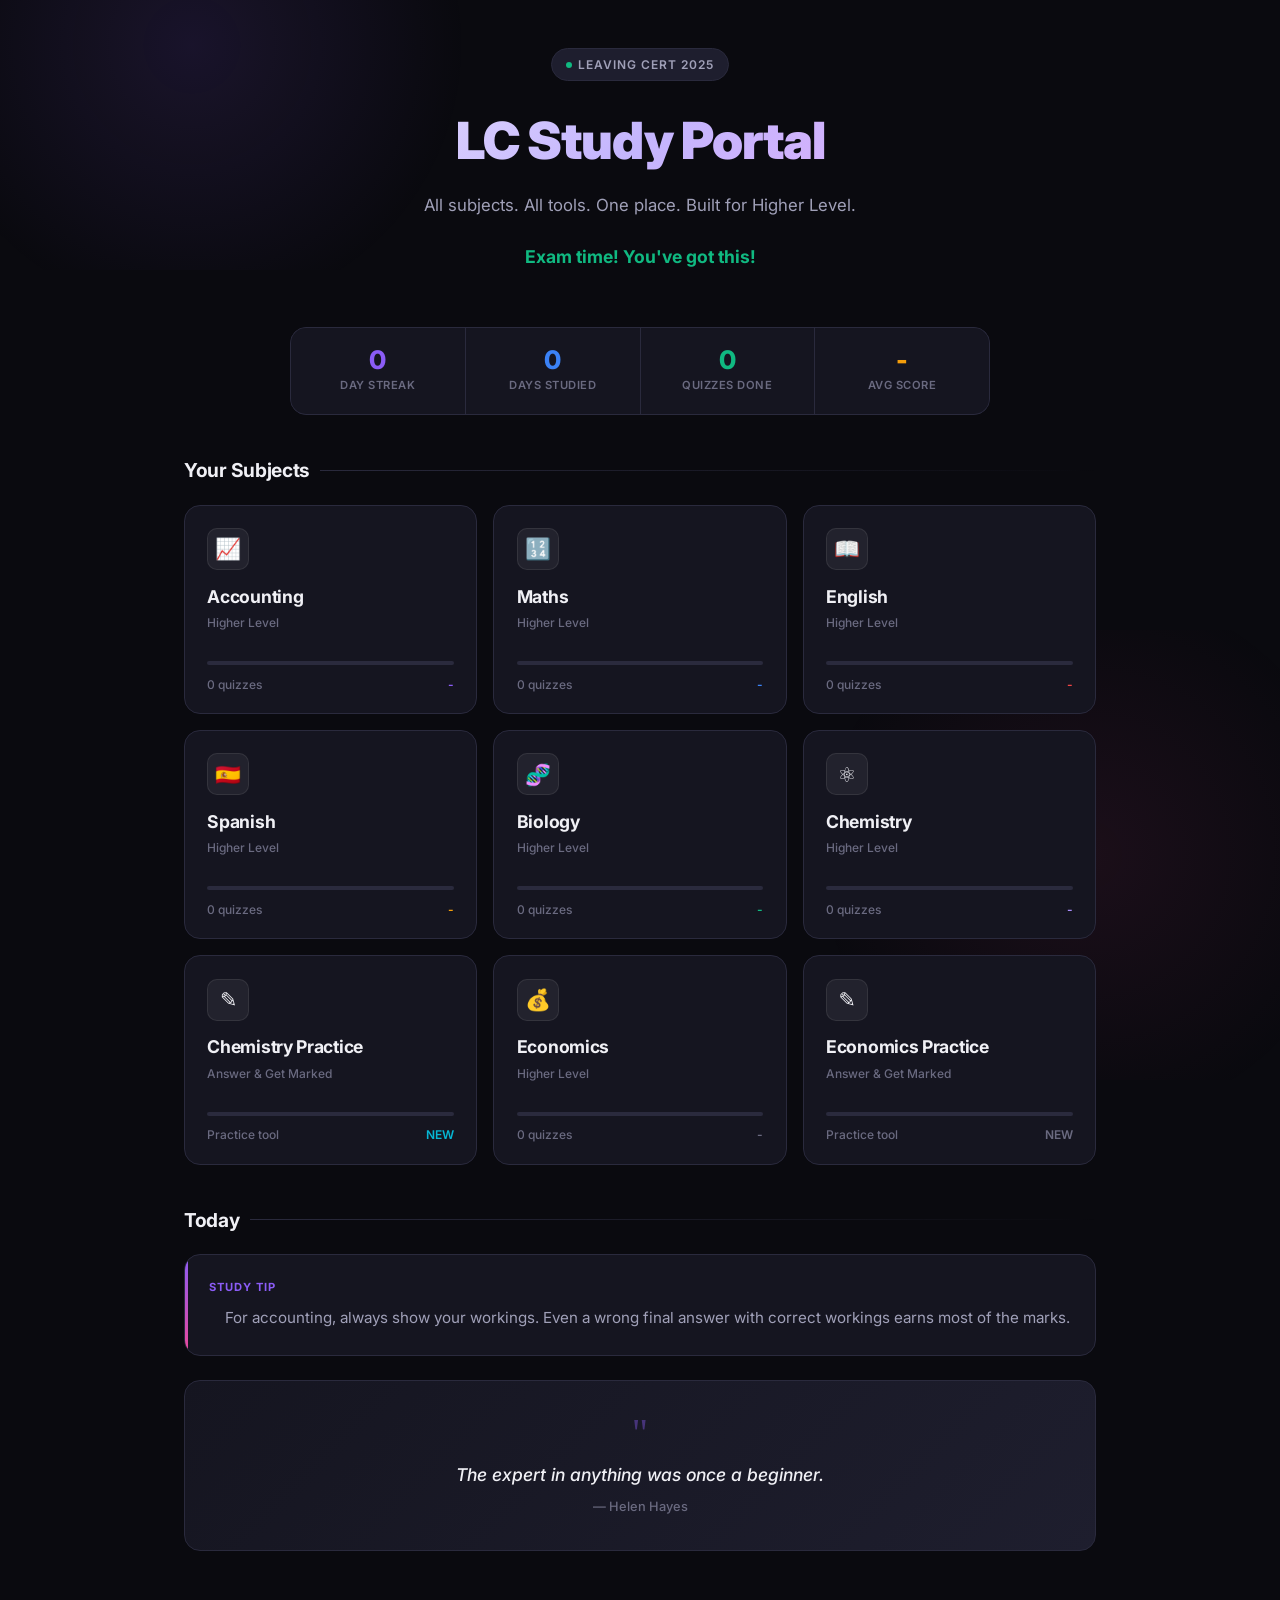
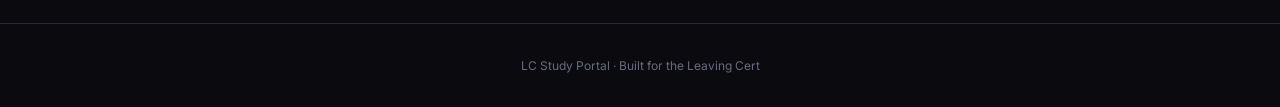
==== index.html @ 912e67fd "Add Chemistry Practice & Mark tool Chemistry already has 14 years of walkthrough data (309 entries)." ====
<!DOCTYPE html>
<html lang="en">
<head>
<meta charset="UTF-8">
<meta name="viewport" content="width=device-width, initial-scale=1.0">
<title>LC Study Portal - Leaving Certificate Higher Level</title>
<link rel="preconnect" href="https://fonts.googleapis.com">
<link href="https://fonts.googleapis.com/css2?family=Inter:wght@400;500;600;700;800;900&display=swap" rel="stylesheet">
<style>
*{margin:0;padding:0;box-sizing:border-box}
:root{
  --bg:#0a0a0f;--surface:#151520;--surface-2:#1e1e2e;--surface-3:#2a2a3d;
  --text:#f0f0f5;--text-mid:#a0a0b8;--text-dim:#6a6a80;
  --accent:#8b5cf6;--accent-glow:rgba(139,92,246,0.3);
  --green:#10b981;--blue:#3b82f6;--pink:#ec4899;--orange:#f59e0b;--red:#ef4444;--cyan:#06b6d4;--teal:#14b8a6;
  --radius:16px;--radius-sm:10px;
}
body{font-family:'Inter',system-ui,-apple-system,sans-serif;background:var(--bg);color:var(--text);line-height:1.6;min-height:100vh;overflow-x:hidden}

/* Animated gradient background */
.bg-glow{position:fixed;top:0;left:0;width:100%;height:100%;pointer-events:none;z-index:0}
.bg-glow::before{content:'';position:absolute;top:-20%;left:-10%;width:50%;height:50%;background:radial-gradient(circle,rgba(139,92,246,0.12) 0%,transparent 70%);animation:float 15s ease-in-out infinite}
.bg-glow::after{content:'';position:absolute;bottom:-20%;right:-10%;width:50%;height:50%;background:radial-gradient(circle,rgba(236,72,153,0.08) 0%,transparent 70%);animation:float 18s ease-in-out infinite reverse}
@keyframes float{0%,100%{transform:translate(0,0)}50%{transform:translate(40px,-30px)}}

.page{position:relative;z-index:1}

/* Hero */
.hero{padding:3rem 2rem 2rem;text-align:center;position:relative}
.hero-badge{display:inline-flex;align-items:center;gap:6px;background:var(--surface-2);border:1px solid var(--surface-3);color:var(--text-mid);padding:6px 14px;border-radius:99px;font-size:0.75rem;font-weight:600;text-transform:uppercase;letter-spacing:1px;margin-bottom:1.2rem}
.hero-badge .dot{width:6px;height:6px;border-radius:50%;background:var(--green);animation:pulse-dot 2s ease-in-out infinite}
@keyframes pulse-dot{0%,100%{opacity:1}50%{opacity:0.4}}
.hero h1{font-size:clamp(2rem,5vw,3.2rem);font-weight:900;letter-spacing:-1px;background:linear-gradient(135deg,#fff 0%,#c4b5fd 50%,#f0abfc 100%);-webkit-background-clip:text;-webkit-text-fill-color:transparent;background-clip:text;margin-bottom:0.6rem}
.hero p{font-size:1.05rem;color:var(--text-mid);max-width:480px;margin:0 auto 1.5rem}

/* Countdown */
.countdown-row{display:flex;gap:0.75rem;justify-content:center;margin:1.5rem 0;flex-wrap:wrap}
.cd-unit{background:var(--surface);border:1px solid var(--surface-3);border-radius:var(--radius-sm);padding:0.8rem 1.2rem;min-width:75px;text-align:center;backdrop-filter:blur(10px)}
.cd-unit .num{font-size:1.8rem;font-weight:800;background:linear-gradient(135deg,var(--accent),var(--pink));-webkit-background-clip:text;-webkit-text-fill-color:transparent;background-clip:text;line-height:1}
.cd-unit .lbl{font-size:0.65rem;color:var(--text-dim);text-transform:uppercase;letter-spacing:1px;font-weight:600;margin-top:4px}

/* Stats strip */
.stats-strip{display:grid;grid-template-columns:repeat(4,1fr);gap:1px;background:var(--surface-3);border-radius:var(--radius);overflow:hidden;max-width:700px;margin:0 auto 2.5rem;border:1px solid var(--surface-3)}
.ss-item{background:var(--surface);padding:1.2rem;text-align:center}
.ss-item .ss-val{font-size:1.6rem;font-weight:800;line-height:1}
.ss-item .ss-label{font-size:0.7rem;color:var(--text-dim);text-transform:uppercase;letter-spacing:0.5px;font-weight:600;margin-top:4px}
.ss-item:nth-child(1) .ss-val{color:var(--accent)}
.ss-item:nth-child(2) .ss-val{color:var(--blue)}
.ss-item:nth-child(3) .ss-val{color:var(--green)}
.ss-item:nth-child(4) .ss-val{color:var(--orange)}

/* Dashboard */
.dashboard{max-width:960px;margin:0 auto;padding:0 1.5rem 3rem}

/* Section headers */
.section-head{display:flex;align-items:center;gap:10px;margin-bottom:1.2rem}
.section-head h2{font-size:1.2rem;font-weight:700;letter-spacing:-0.3px}
.section-head .line{flex:1;height:1px;background:linear-gradient(90deg,var(--surface-3),transparent)}

/* Subject grid */
.subject-grid{display:grid;grid-template-columns:repeat(auto-fill,minmax(270px,1fr));gap:1rem;margin-bottom:2.5rem}
.subject-card{background:var(--surface);border:1px solid var(--surface-3);border-radius:var(--radius);overflow:hidden;text-decoration:none;color:var(--text);transition:all 0.3s cubic-bezier(0.4,0,0.2,1);position:relative}
.subject-card::before{content:'';position:absolute;inset:0;border-radius:var(--radius);opacity:0;transition:opacity 0.3s;pointer-events:none}
.subject-card:hover{transform:translateY(-4px);border-color:transparent}
.subject-card:hover::before{opacity:1}
.subject-card:nth-child(1){--card-color:#8b5cf6}.subject-card:nth-child(1)::before{background:linear-gradient(135deg,rgba(139,92,246,0.15),transparent)}
.subject-card:nth-child(1):hover{box-shadow:0 8px 30px rgba(139,92,246,0.2)}
.subject-card:nth-child(2){--card-color:#3b82f6}.subject-card:nth-child(2)::before{background:linear-gradient(135deg,rgba(59,130,246,0.15),transparent)}
.subject-card:nth-child(2):hover{box-shadow:0 8px 30px rgba(59,130,246,0.2)}
.subject-card:nth-child(3){--card-color:#ef4444}.subject-card:nth-child(3)::before{background:linear-gradient(135deg,rgba(239,68,68,0.15),transparent)}
.subject-card:nth-child(3):hover{box-shadow:0 8px 30px rgba(239,68,68,0.2)}
.subject-card:nth-child(4){--card-color:#f59e0b}.subject-card:nth-child(4)::before{background:linear-gradient(135deg,rgba(245,158,11,0.15),transparent)}
.subject-card:nth-child(4):hover{box-shadow:0 8px 30px rgba(245,158,11,0.2)}
.subject-card:nth-child(5){--card-color:#10b981}.subject-card:nth-child(5)::before{background:linear-gradient(135deg,rgba(16,185,129,0.15),transparent)}
.subject-card:nth-child(5):hover{box-shadow:0 8px 30px rgba(16,185,129,0.2)}
.subject-card:nth-child(6){--card-color:#a78bfa}.subject-card:nth-child(6)::before{background:linear-gradient(135deg,rgba(167,139,250,0.15),transparent)}
.subject-card:nth-child(6):hover{box-shadow:0 8px 30px rgba(167,139,250,0.2)}
.subject-card:nth-child(7){--card-color:#06b6d4}.subject-card:nth-child(7)::before{background:linear-gradient(135deg,rgba(6,182,212,0.15),transparent)}
.subject-card:nth-child(7):hover{box-shadow:0 8px 30px rgba(6,182,212,0.2)}

.sc-top{padding:1.4rem 1.4rem 1rem;position:relative;z-index:1}
.sc-icon{width:42px;height:42px;border-radius:10px;display:flex;align-items:center;justify-content:center;font-size:1.3rem;margin-bottom:0.8rem;background:rgba(255,255,255,0.06);border:1px solid rgba(255,255,255,0.08)}
.sc-name{font-size:1.1rem;font-weight:700;letter-spacing:-0.3px;margin-bottom:2px}
.sc-level{font-size:0.75rem;color:var(--text-dim);font-weight:500}

.sc-bottom{padding:0.8rem 1.4rem 1.2rem;position:relative;z-index:1}
.sc-progress{height:4px;background:var(--surface-3);border-radius:2px;overflow:hidden;margin-bottom:0.6rem}
.sc-progress-fill{height:100%;border-radius:2px;background:var(--card-color);transition:width 0.5s ease}
.sc-stats{display:flex;justify-content:space-between;font-size:0.75rem;color:var(--text-dim);font-weight:500}
.sc-stats span:last-child{color:var(--card-color);font-weight:600}

/* Tip card */
.tip-card{background:var(--surface);border:1px solid var(--surface-3);border-radius:var(--radius);padding:1.5rem;margin-bottom:1.5rem;position:relative;overflow:hidden}
.tip-card::before{content:'';position:absolute;top:0;left:0;width:3px;height:100%;background:linear-gradient(180deg,var(--accent),var(--pink))}
.tip-card .tip-label{font-size:0.7rem;text-transform:uppercase;letter-spacing:1px;color:var(--accent);font-weight:700;margin-bottom:0.5rem}
.tip-card p{color:var(--text-mid);font-size:0.95rem;line-height:1.7;padding-left:1rem}

/* Quote */
.quote-card{background:linear-gradient(135deg,var(--surface),var(--surface-2));border:1px solid var(--surface-3);border-radius:var(--radius);padding:2rem;text-align:center;margin-bottom:1.5rem}
.quote-card .quote-mark{font-size:2.5rem;line-height:1;color:var(--accent);opacity:0.4;font-family:Georgia,serif}
.quote-card blockquote{font-size:1.1rem;font-weight:500;font-style:italic;color:var(--text);margin:0.5rem 0;line-height:1.6}
.quote-card .quote-author{font-size:0.8rem;color:var(--text-dim);font-weight:500;margin-top:0.5rem}

/* Weak topics */
.weak-card{background:var(--surface);border:1px solid rgba(239,68,68,0.2);border-radius:var(--radius);padding:1.5rem;margin-bottom:1.5rem}
.weak-card h3{color:var(--red);font-size:0.95rem;font-weight:700;margin-bottom:0.3rem}
.weak-card .weak-sub{font-size:0.8rem;color:var(--text-dim);margin-bottom:1rem}
.weak-item{display:flex;align-items:center;justify-content:space-between;padding:0.6rem 0;border-bottom:1px solid var(--surface-3)}
.weak-item:last-child{border:none}
.weak-item .score{font-weight:700;color:var(--red);font-size:0.9rem}

/* Footer */
.footer{text-align:center;padding:2rem;color:var(--text-dim);font-size:0.75rem;border-top:1px solid var(--surface-3)}

/* Responsive */
@media(max-width:640px){
  .hero{padding:2rem 1.5rem 1.5rem}
  .stats-strip{grid-template-columns:repeat(2,1fr)}
  .subject-grid{grid-template-columns:1fr}
  .dashboard{padding:0 1rem 2rem}
  .cd-unit{min-width:65px;padding:0.6rem 0.8rem}
  .cd-unit .num{font-size:1.4rem}
}
</style>
</head>
<body>
<div class="bg-glow"></div>
<div class="page">

<!-- Hero -->
<div class="hero">
<div class="hero-badge"><span class="dot"></span> Leaving Cert 2025</div>
<h1>LC Study Portal</h1>
<p>All subjects. All tools. One place. Built for Higher Level.</p>
<div class="countdown-row" id="examCountdown"></div>
</div>

<!-- Stats -->
<div class="stats-strip">
<div class="ss-item">
<div class="ss-val" id="streakCount">0</div>
<div class="ss-label">Day Streak</div>
</div>
<div class="ss-item">
<div class="ss-val" id="totalDays">0</div>
<div class="ss-label">Days Studied</div>
</div>
<div class="ss-item">
<div class="ss-val" id="totalQuizzes">0</div>
<div class="ss-label">Quizzes Done</div>
</div>
<div class="ss-item">
<div class="ss-val" id="avgScore">-</div>
<div class="ss-label">Avg Score</div>
</div>
</div>

<div class="dashboard">

<!-- Subjects -->
<div class="section-head"><h2>Your Subjects</h2><div class="line"></div></div>
<div class="subject-grid" id="subjectGrid">

<a href="accounting.html" class="subject-card">
<div class="sc-top">
<div class="sc-icon">&#128200;</div>
<div class="sc-name">Accounting</div>
<div class="sc-level">Higher Level</div>
</div>
<div class="sc-bottom">
<div class="sc-progress"><div class="sc-progress-fill" style="width:0%" id="prog-accounting"></div></div>
<div class="sc-stats"><span id="stat-accounting-quizzes">0 quizzes</span><span id="stat-accounting-avg">-</span></div>
</div>
</a>

<a href="maths.html" class="subject-card">
<div class="sc-top">
<div class="sc-icon">&#128290;</div>
<div class="sc-name">Maths</div>
<div class="sc-level">Higher Level</div>
</div>
<div class="sc-bottom">
<div class="sc-progress"><div class="sc-progress-fill" style="width:0%" id="prog-maths"></div></div>
<div class="sc-stats"><span id="stat-maths-quizzes">0 quizzes</span><span id="stat-maths-avg">-</span></div>
</div>
</a>

<a href="english.html" class="subject-card">
<div class="sc-top">
<div class="sc-icon">&#128214;</div>
<div class="sc-name">English</div>
<div class="sc-level">Higher Level</div>
</div>
<div class="sc-bottom">
<div class="sc-progress"><div class="sc-progress-fill" style="width:0%" id="prog-english"></div></div>
<div class="sc-stats"><span id="stat-english-quizzes">0 quizzes</span><span id="stat-english-avg">-</span></div>
</div>
</a>

<a href="spanish.html" class="subject-card">
<div class="sc-top">
<div class="sc-icon">&#127466;&#127480;</div>
<div class="sc-name">Spanish</div>
<div class="sc-level">Higher Level</div>
</div>
<div class="sc-bottom">
<div class="sc-progress"><div class="sc-progress-fill" style="width:0%" id="prog-spanish"></div></div>
<div class="sc-stats"><span id="stat-spanish-quizzes">0 quizzes</span><span id="stat-spanish-avg">-</span></div>
</div>
</a>

<a href="biology.html" class="subject-card">
<div class="sc-top">
<div class="sc-icon">&#129516;</div>
<div class="sc-name">Biology</div>
<div class="sc-level">Higher Level</div>
</div>
<div class="sc-bottom">
<div class="sc-progress"><div class="sc-progress-fill" style="width:0%" id="prog-biology"></div></div>
<div class="sc-stats"><span id="stat-biology-quizzes">0 quizzes</span><span id="stat-biology-avg">-</span></div>
</div>
</a>

<a href="chemistry.html" class="subject-card">
<div class="sc-top">
<div class="sc-icon">&#9883;</div>
<div class="sc-name">Chemistry</div>
<div class="sc-level">Higher Level</div>
</div>
<div class="sc-bottom">
<div class="sc-progress"><div class="sc-progress-fill" style="width:0%" id="prog-chemistry"></div></div>
<div class="sc-stats"><span id="stat-chemistry-quizzes">0 quizzes</span><span id="stat-chemistry-avg">-</span></div>
</div>
</a>

<a href="chemistry-practice.html" class="subject-card">
<div class="sc-top">
<div class="sc-icon">&#9998;</div>
<div class="sc-name">Chemistry Practice</div>
<div class="sc-level">Answer &amp; Get Marked</div>
</div>
<div class="sc-bottom">
<div class="sc-progress"><div class="sc-progress-fill" style="width:0%" id="prog-chem-practice"></div></div>
<div class="sc-stats"><span>Practice tool</span><span style="color:var(--card-color);font-weight:600">NEW</span></div>
</div>
</a>

<a href="economics.html" class="subject-card">
<div class="sc-top">
<div class="sc-icon">&#128176;</div>
<div class="sc-name">Economics</div>
<div class="sc-level">Higher Level</div>
</div>
<div class="sc-bottom">
<div class="sc-progress"><div class="sc-progress-fill" style="width:0%" id="prog-economics"></div></div>
<div class="sc-stats"><span id="stat-economics-quizzes">0 quizzes</span><span id="stat-economics-avg">-</span></div>
</div>
</a>

<a href="economics-practice.html" class="subject-card">
<div class="sc-top">
<div class="sc-icon">&#9998;</div>
<div class="sc-name">Economics Practice</div>
<div class="sc-level">Answer &amp; Get Marked</div>
</div>
<div class="sc-bottom">
<div class="sc-progress"><div class="sc-progress-fill" style="width:0%" id="prog-econ-practice"></div></div>
<div class="sc-stats"><span>Practice tool</span><span style="color:var(--card-color);font-weight:600">NEW</span></div>
</div>
</a>

</div>

<!-- Tip -->
<div class="section-head"><h2>Today</h2><div class="line"></div></div>

<div class="tip-card">
<div class="tip-label">Study Tip</div>
<p id="tipText"></p>
</div>

<!-- Quote -->
<div class="quote-card">
<div class="quote-mark">"</div>
<blockquote id="quoteText"></blockquote>
<div class="quote-author" id="quoteAuthor"></div>
</div>

<!-- Weak Topics -->
<div class="weak-card" id="weakTopics" style="display:none">
<h3>Topics to Revisit</h3>
<div class="weak-sub">Quiz scores below 60%</div>
<div id="weakTopicsList"></div>
</div>

</div>

<div class="footer">LC Study Portal &middot; Built for the Leaving Cert</div>

</div>

<script src="js/shared.js"></script>
<script>
// Countdown - custom renderer for dark theme
(function(){
  const examDate = localStorage.getItem('lcs_exam_date') || '2025-06-04';
  const container = document.getElementById('examCountdown');
  function update(){
    const now = new Date(), target = new Date(examDate), diff = target - now;
    if(diff <= 0){container.innerHTML='<div style="color:var(--green);font-weight:700;font-size:1.1rem">Exam time! You\'ve got this!</div>';return}
    const days = Math.floor(diff/(1000*60*60*24));
    const hours = Math.floor((diff%(1000*60*60*24))/(1000*60*60));
    const mins = Math.floor((diff%(1000*60*60))/(1000*60));
    const weeks = Math.floor(days/7), rd = days%7;
    container.innerHTML=`
      <div class="cd-unit"><div class="num">${weeks}</div><div class="lbl">Weeks</div></div>
      <div class="cd-unit"><div class="num">${rd}</div><div class="lbl">Days</div></div>
      <div class="cd-unit"><div class="num">${hours}</div><div class="lbl">Hours</div></div>
      <div class="cd-unit"><div class="num">${mins}</div><div class="lbl">Mins</div></div>`;
  }
  update();setInterval(update,60000);
})();

// Dashboard stats
function loadDashboard(){
  const streak = LCS.getStreak();
  const totalDays = LCS.getTotalDays();
  const stats = LCS.getOverallStats();
  document.getElementById('streakCount').textContent = streak;
  document.getElementById('totalDays').textContent = totalDays;
  document.getElementById('totalQuizzes').textContent = stats.totalQuizzes;
  document.getElementById('avgScore').textContent = stats.totalQuizzes > 0 ? stats.avgScore + '%' : '-';
  Object.keys(stats.perSubject).forEach(s => {
    const d = stats.perSubject[s];
    const quizEl = document.getElementById('stat-' + s + '-quizzes');
    const avgEl = document.getElementById('stat-' + s + '-avg');
    const progEl = document.getElementById('prog-' + s);
    if(quizEl) quizEl.textContent = d.quizCount + ' quizzes';
    if(avgEl) avgEl.textContent = d.quizCount > 0 ? d.avgScore + '%' : '-';
    if(progEl) progEl.style.width = Math.min(d.topicsViewed * 10, 100) + '%';
  });
}

// Study tips
const tips = [
  "Active recall (testing yourself) is 3x more effective than re-reading notes. Use the Quiz tab in each subject!",
  "Study in 25-minute focused blocks (Pomodoro technique), then take a 5-minute break. After 4 blocks, take a longer break.",
  "Don't just read solutions - cover the answer and try to work through it yourself first. Then check.",
  "For accounting, always show your workings. Even a wrong final answer with correct workings earns most of the marks.",
  "Teach what you've learned to someone else. If you can explain it simply, you truly understand it.",
  "Start each study session with the topic you find hardest. Your focus is best at the start.",
  "Use flashcards for definitions and key terms. Biology and Economics are especially definition-heavy.",
  "For Maths, practice is everything. Do at least 3 past paper questions per topic before moving on.",
  "In English, have prepared material for each section of the paper. Don't go in hoping to improvise.",
  "For Spanish, practise writing opinion phrases every day. They come up in every essay and letter.",
  "Review your mistakes from quizzes - they show you exactly what to study next.",
  "The night before an exam, do a light review of key formulas and definitions. Don't cram new material.",
  "In the exam, read ALL questions before choosing which to answer. Spend 2-3 minutes planning.",
  "For Chemistry, make sure you know all mandatory experiments - they appear every year.",
  "Break large topics into small chunks. 'Study Biology' is overwhelming. 'Learn the stages of mitosis' is doable.",
];
document.getElementById('tipText').textContent = tips[Math.floor(Math.random() * tips.length)];

// Quotes
const quotes = [
  {text:"The expert in anything was once a beginner.",author:"Helen Hayes"},
  {text:"It does not matter how slowly you go as long as you do not stop.",author:"Confucius"},
  {text:"Success is the sum of small efforts, repeated day in and day out.",author:"Robert Collier"},
  {text:"The only way to do great work is to love what you do.",author:"Steve Jobs"},
  {text:"Believe you can and you're halfway there.",author:"Theodore Roosevelt"},
  {text:"Education is the passport to the future.",author:"Malcolm X"},
  {text:"You don't have to be great to start, but you have to start to be great.",author:"Zig Ziglar"},
  {text:"A little progress each day adds up to big results.",author:""},
  {text:"The pain of studying is temporary. The pain of not knowing is forever.",author:""},
  {text:"Push yourself, because no one else is going to do it for you.",author:""},
  {text:"Don't watch the clock; do what it does. Keep going.",author:"Sam Levenson"},
  {text:"Your future is created by what you do today, not tomorrow.",author:"Robert Kiyosaki"},
];
const q = quotes[Math.floor(Math.random() * quotes.length)];
document.getElementById('quoteText').textContent = q.text;
document.getElementById('quoteAuthor').textContent = q.author ? '— ' + q.author : '';

loadDashboard();
</script>
</body>
</html>
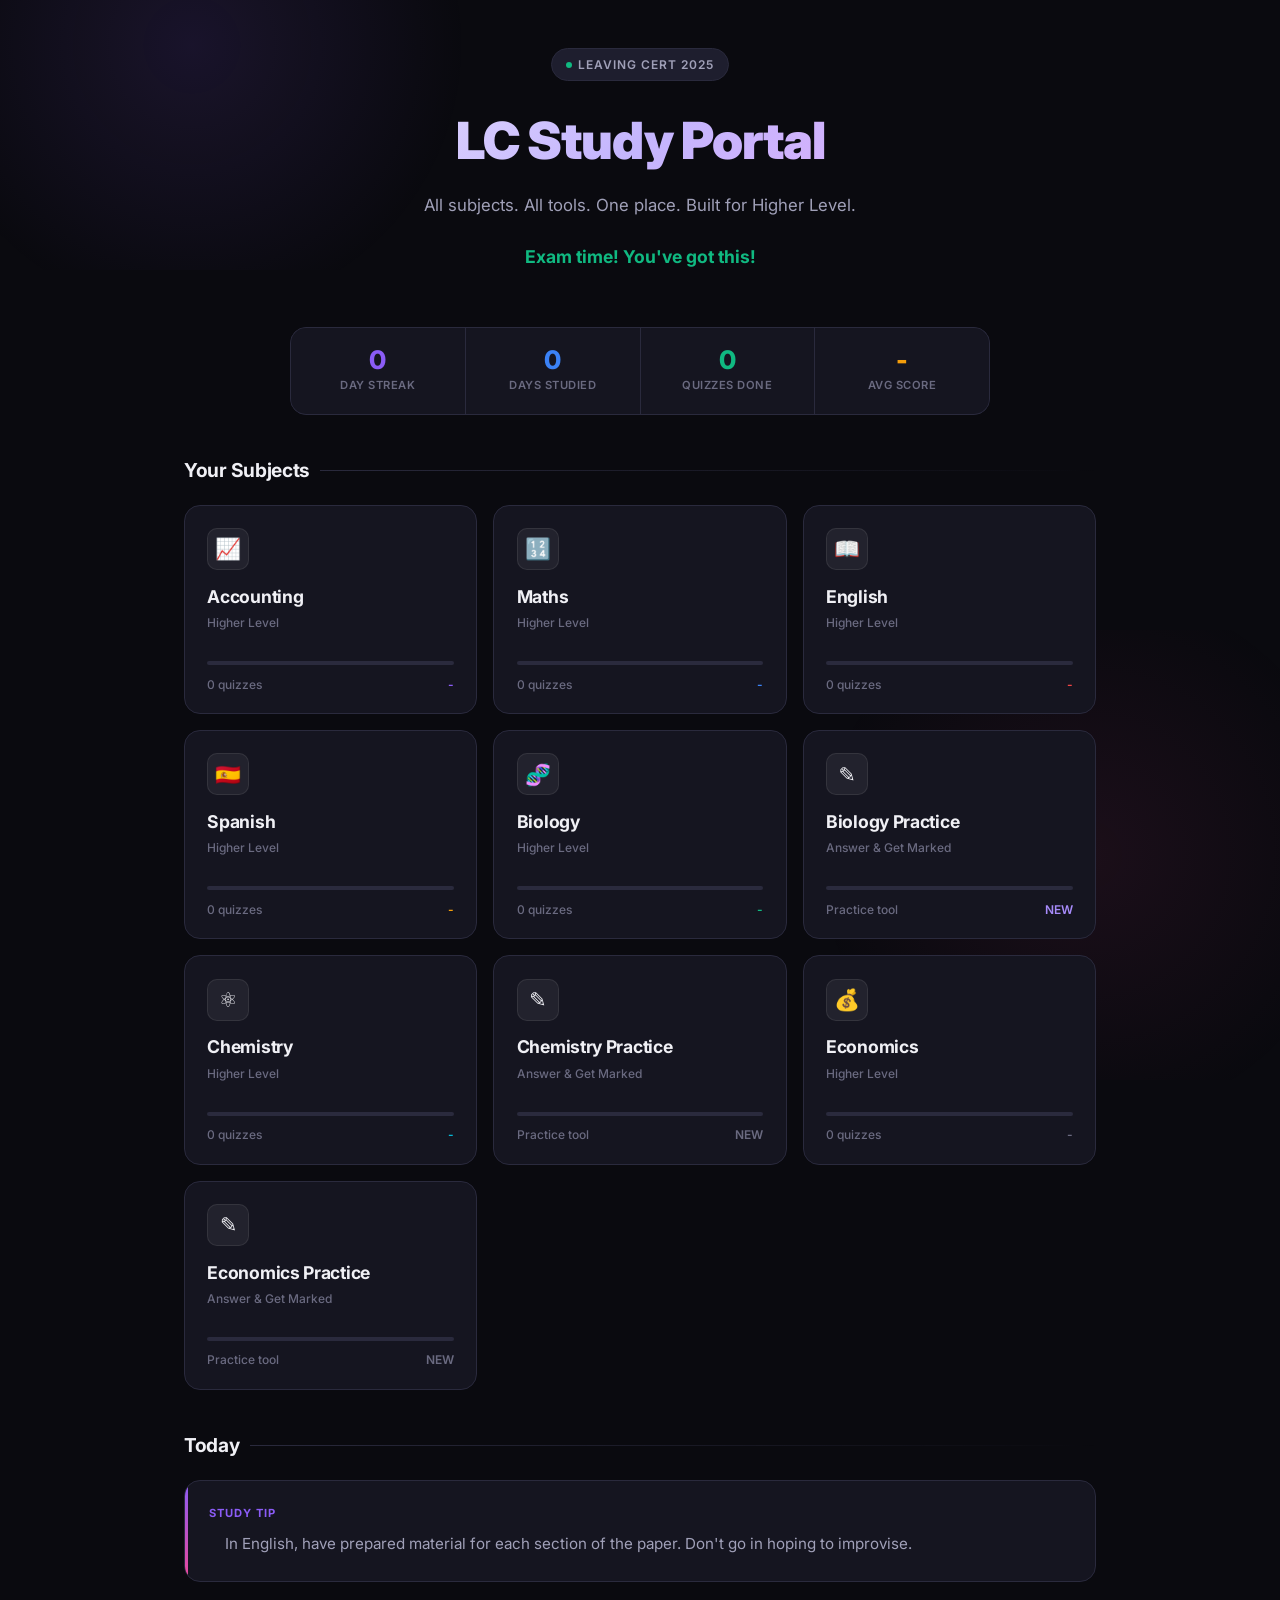
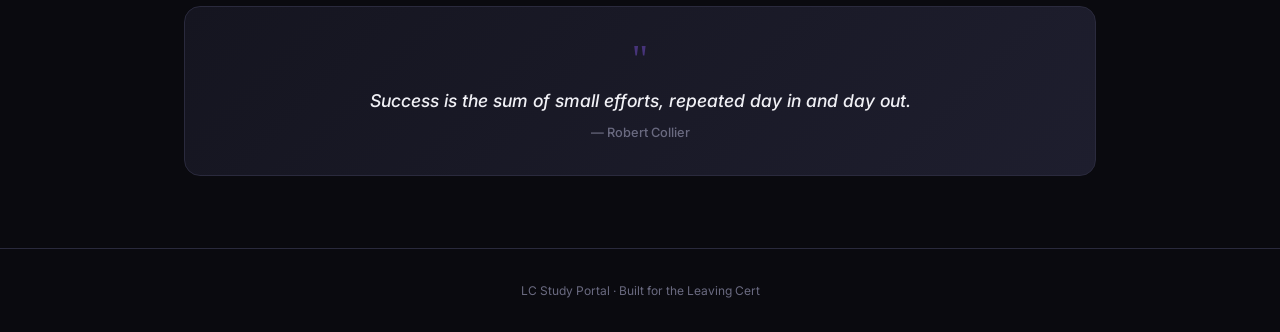
==== commit c44069de: "Add Biology Practice & Mark tool with 14 years of data Built clean walkthrough data for 2012-2025 (~" ====
--- a/index.html
+++ b/index.html
@@ -218,6 +218,18 @@
 <div class="sc-bottom">
 <div class="sc-progress"><div class="sc-progress-fill" style="width:0%" id="prog-biology"></div></div>
 <div class="sc-stats"><span id="stat-biology-quizzes">0 quizzes</span><span id="stat-biology-avg">-</span></div>
+</div>
+</a>
+
+<a href="biology-practice.html" class="subject-card">
+<div class="sc-top">
+<div class="sc-icon">&#9998;</div>
+<div class="sc-name">Biology Practice</div>
+<div class="sc-level">Answer &amp; Get Marked</div>
+</div>
+<div class="sc-bottom">
+<div class="sc-progress"><div class="sc-progress-fill" style="width:0%" id="prog-bio-practice"></div></div>
+<div class="sc-stats"><span>Practice tool</span><span style="color:var(--card-color);font-weight:600">NEW</span></div>
 </div>
 </a>
 
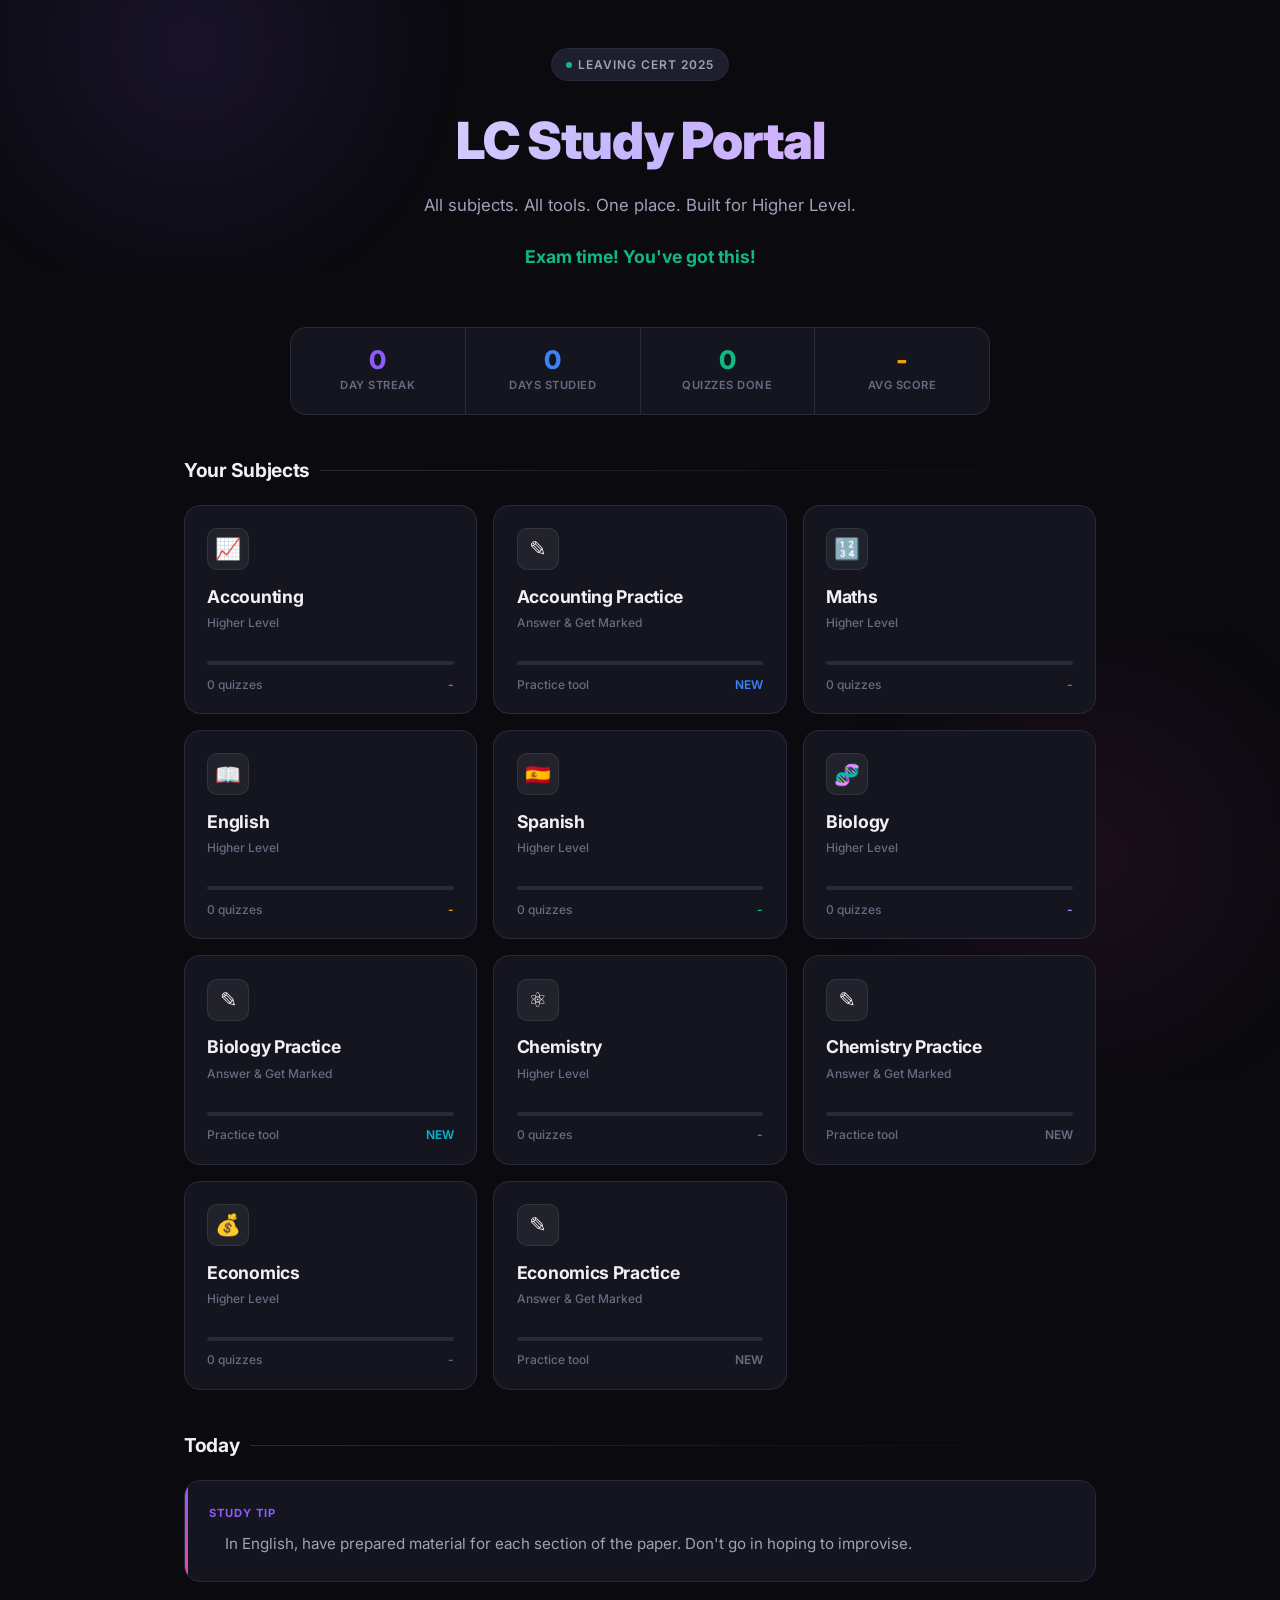
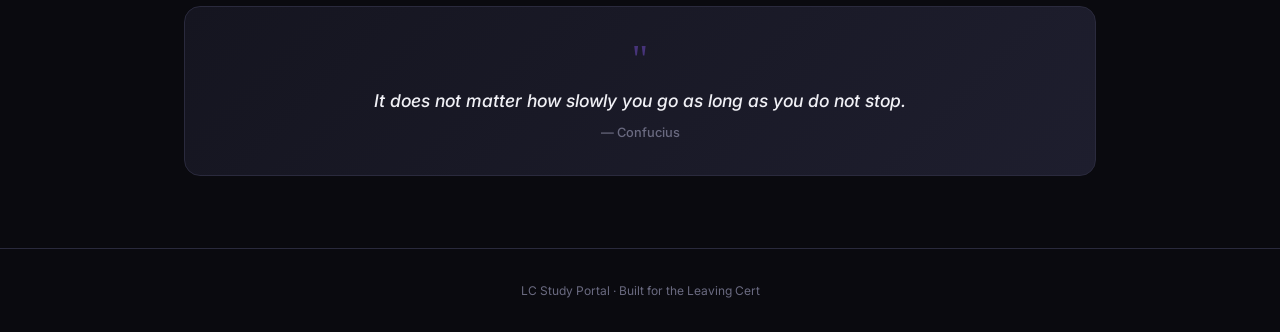
==== commit 9b3d33cf: "Add Accounting Practice & Mark tool with 14 years of data Built clean walkthrough data for 2012-2025" ====
--- a/index.html
+++ b/index.html
@@ -170,6 +170,18 @@
 <div class="sc-bottom">
 <div class="sc-progress"><div class="sc-progress-fill" style="width:0%" id="prog-accounting"></div></div>
 <div class="sc-stats"><span id="stat-accounting-quizzes">0 quizzes</span><span id="stat-accounting-avg">-</span></div>
+</div>
+</a>
+
+<a href="accounting-practice.html" class="subject-card">
+<div class="sc-top">
+<div class="sc-icon">&#9998;</div>
+<div class="sc-name">Accounting Practice</div>
+<div class="sc-level">Answer &amp; Get Marked</div>
+</div>
+<div class="sc-bottom">
+<div class="sc-progress"><div class="sc-progress-fill" style="width:0%" id="prog-acc-practice"></div></div>
+<div class="sc-stats"><span>Practice tool</span><span style="color:var(--card-color);font-weight:600">NEW</span></div>
 </div>
 </a>
 
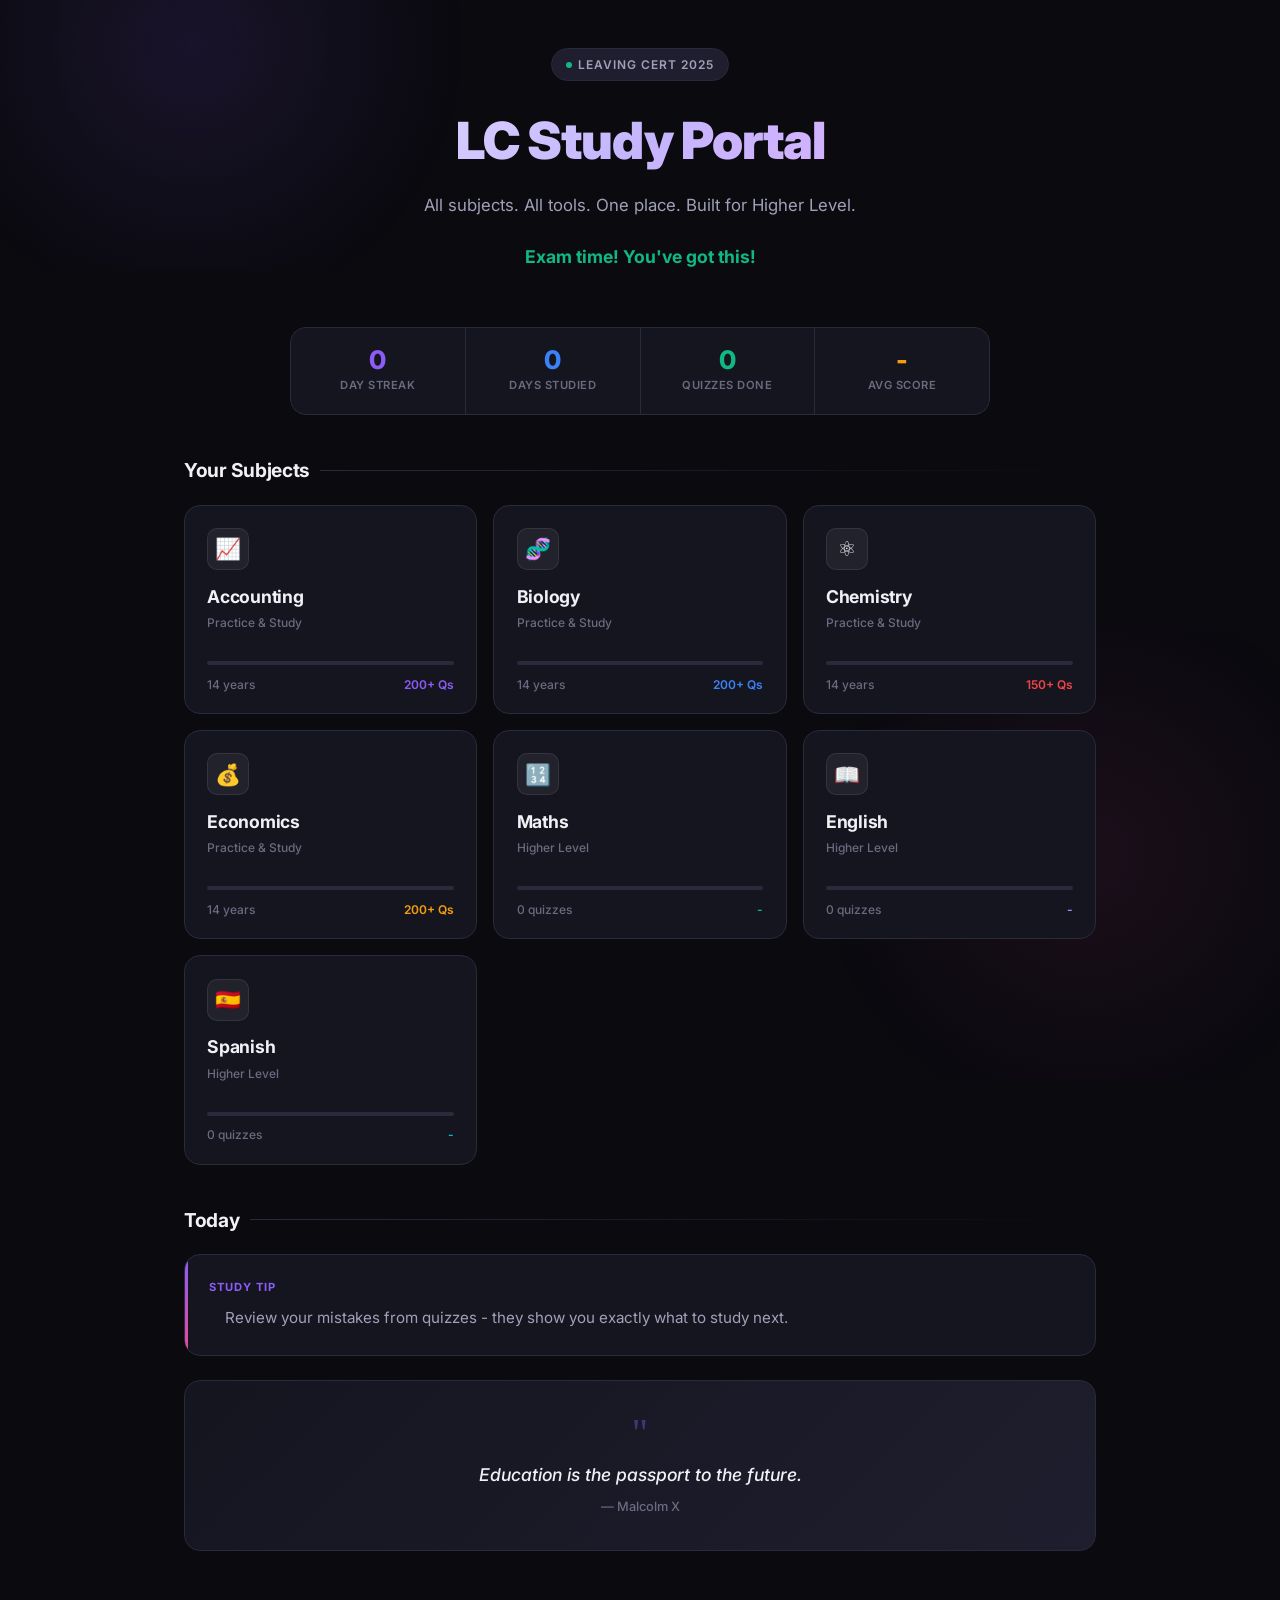
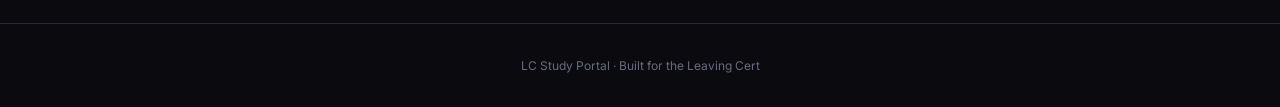
==== commit f3b78bf2: "Add premium features and clean up landing page New features across all practice pages: - Weak topics" ====
--- a/index.html
+++ b/index.html
@@ -161,27 +161,51 @@
 <div class="section-head"><h2>Your Subjects</h2><div class="line"></div></div>
 <div class="subject-grid" id="subjectGrid">
 
-<a href="accounting.html" class="subject-card">
+<a href="accounting-practice.html" class="subject-card">
 <div class="sc-top">
 <div class="sc-icon">&#128200;</div>
 <div class="sc-name">Accounting</div>
-<div class="sc-level">Higher Level</div>
+<div class="sc-level">Practice &amp; Study</div>
 </div>
 <div class="sc-bottom">
 <div class="sc-progress"><div class="sc-progress-fill" style="width:0%" id="prog-accounting"></div></div>
-<div class="sc-stats"><span id="stat-accounting-quizzes">0 quizzes</span><span id="stat-accounting-avg">-</span></div>
-</div>
-</a>
-
-<a href="accounting-practice.html" class="subject-card">
-<div class="sc-top">
-<div class="sc-icon">&#9998;</div>
-<div class="sc-name">Accounting Practice</div>
-<div class="sc-level">Answer &amp; Get Marked</div>
-</div>
-<div class="sc-bottom">
-<div class="sc-progress"><div class="sc-progress-fill" style="width:0%" id="prog-acc-practice"></div></div>
-<div class="sc-stats"><span>Practice tool</span><span style="color:var(--card-color);font-weight:600">NEW</span></div>
+<div class="sc-stats"><span>14 years</span><span style="color:var(--card-color);font-weight:600">200+ Qs</span></div>
+</div>
+</a>
+
+<a href="biology-practice.html" class="subject-card">
+<div class="sc-top">
+<div class="sc-icon">&#129516;</div>
+<div class="sc-name">Biology</div>
+<div class="sc-level">Practice &amp; Study</div>
+</div>
+<div class="sc-bottom">
+<div class="sc-progress"><div class="sc-progress-fill" style="width:0%" id="prog-biology"></div></div>
+<div class="sc-stats"><span>14 years</span><span style="color:var(--card-color);font-weight:600">200+ Qs</span></div>
+</div>
+</a>
+
+<a href="chemistry-practice.html" class="subject-card">
+<div class="sc-top">
+<div class="sc-icon">&#9883;</div>
+<div class="sc-name">Chemistry</div>
+<div class="sc-level">Practice &amp; Study</div>
+</div>
+<div class="sc-bottom">
+<div class="sc-progress"><div class="sc-progress-fill" style="width:0%" id="prog-chemistry"></div></div>
+<div class="sc-stats"><span>14 years</span><span style="color:var(--card-color);font-weight:600">150+ Qs</span></div>
+</div>
+</a>
+
+<a href="economics-practice.html" class="subject-card">
+<div class="sc-top">
+<div class="sc-icon">&#128176;</div>
+<div class="sc-name">Economics</div>
+<div class="sc-level">Practice &amp; Study</div>
+</div>
+<div class="sc-bottom">
+<div class="sc-progress"><div class="sc-progress-fill" style="width:0%" id="prog-economics"></div></div>
+<div class="sc-stats"><span>14 years</span><span style="color:var(--card-color);font-weight:600">200+ Qs</span></div>
 </div>
 </a>
 
@@ -218,78 +242,6 @@
 <div class="sc-bottom">
 <div class="sc-progress"><div class="sc-progress-fill" style="width:0%" id="prog-spanish"></div></div>
 <div class="sc-stats"><span id="stat-spanish-quizzes">0 quizzes</span><span id="stat-spanish-avg">-</span></div>
-</div>
-</a>
-
-<a href="biology.html" class="subject-card">
-<div class="sc-top">
-<div class="sc-icon">&#129516;</div>
-<div class="sc-name">Biology</div>
-<div class="sc-level">Higher Level</div>
-</div>
-<div class="sc-bottom">
-<div class="sc-progress"><div class="sc-progress-fill" style="width:0%" id="prog-biology"></div></div>
-<div class="sc-stats"><span id="stat-biology-quizzes">0 quizzes</span><span id="stat-biology-avg">-</span></div>
-</div>
-</a>
-
-<a href="biology-practice.html" class="subject-card">
-<div class="sc-top">
-<div class="sc-icon">&#9998;</div>
-<div class="sc-name">Biology Practice</div>
-<div class="sc-level">Answer &amp; Get Marked</div>
-</div>
-<div class="sc-bottom">
-<div class="sc-progress"><div class="sc-progress-fill" style="width:0%" id="prog-bio-practice"></div></div>
-<div class="sc-stats"><span>Practice tool</span><span style="color:var(--card-color);font-weight:600">NEW</span></div>
-</div>
-</a>
-
-<a href="chemistry.html" class="subject-card">
-<div class="sc-top">
-<div class="sc-icon">&#9883;</div>
-<div class="sc-name">Chemistry</div>
-<div class="sc-level">Higher Level</div>
-</div>
-<div class="sc-bottom">
-<div class="sc-progress"><div class="sc-progress-fill" style="width:0%" id="prog-chemistry"></div></div>
-<div class="sc-stats"><span id="stat-chemistry-quizzes">0 quizzes</span><span id="stat-chemistry-avg">-</span></div>
-</div>
-</a>
-
-<a href="chemistry-practice.html" class="subject-card">
-<div class="sc-top">
-<div class="sc-icon">&#9998;</div>
-<div class="sc-name">Chemistry Practice</div>
-<div class="sc-level">Answer &amp; Get Marked</div>
-</div>
-<div class="sc-bottom">
-<div class="sc-progress"><div class="sc-progress-fill" style="width:0%" id="prog-chem-practice"></div></div>
-<div class="sc-stats"><span>Practice tool</span><span style="color:var(--card-color);font-weight:600">NEW</span></div>
-</div>
-</a>
-
-<a href="economics.html" class="subject-card">
-<div class="sc-top">
-<div class="sc-icon">&#128176;</div>
-<div class="sc-name">Economics</div>
-<div class="sc-level">Higher Level</div>
-</div>
-<div class="sc-bottom">
-<div class="sc-progress"><div class="sc-progress-fill" style="width:0%" id="prog-economics"></div></div>
-<div class="sc-stats"><span id="stat-economics-quizzes">0 quizzes</span><span id="stat-economics-avg">-</span></div>
-</div>
-</a>
-
-<a href="economics-practice.html" class="subject-card">
-<div class="sc-top">
-<div class="sc-icon">&#9998;</div>
-<div class="sc-name">Economics Practice</div>
-<div class="sc-level">Answer &amp; Get Marked</div>
-</div>
-<div class="sc-bottom">
-<div class="sc-progress"><div class="sc-progress-fill" style="width:0%" id="prog-econ-practice"></div></div>
-<div class="sc-stats"><span>Practice tool</span><span style="color:var(--card-color);font-weight:600">NEW</span></div>
 </div>
 </a>
 
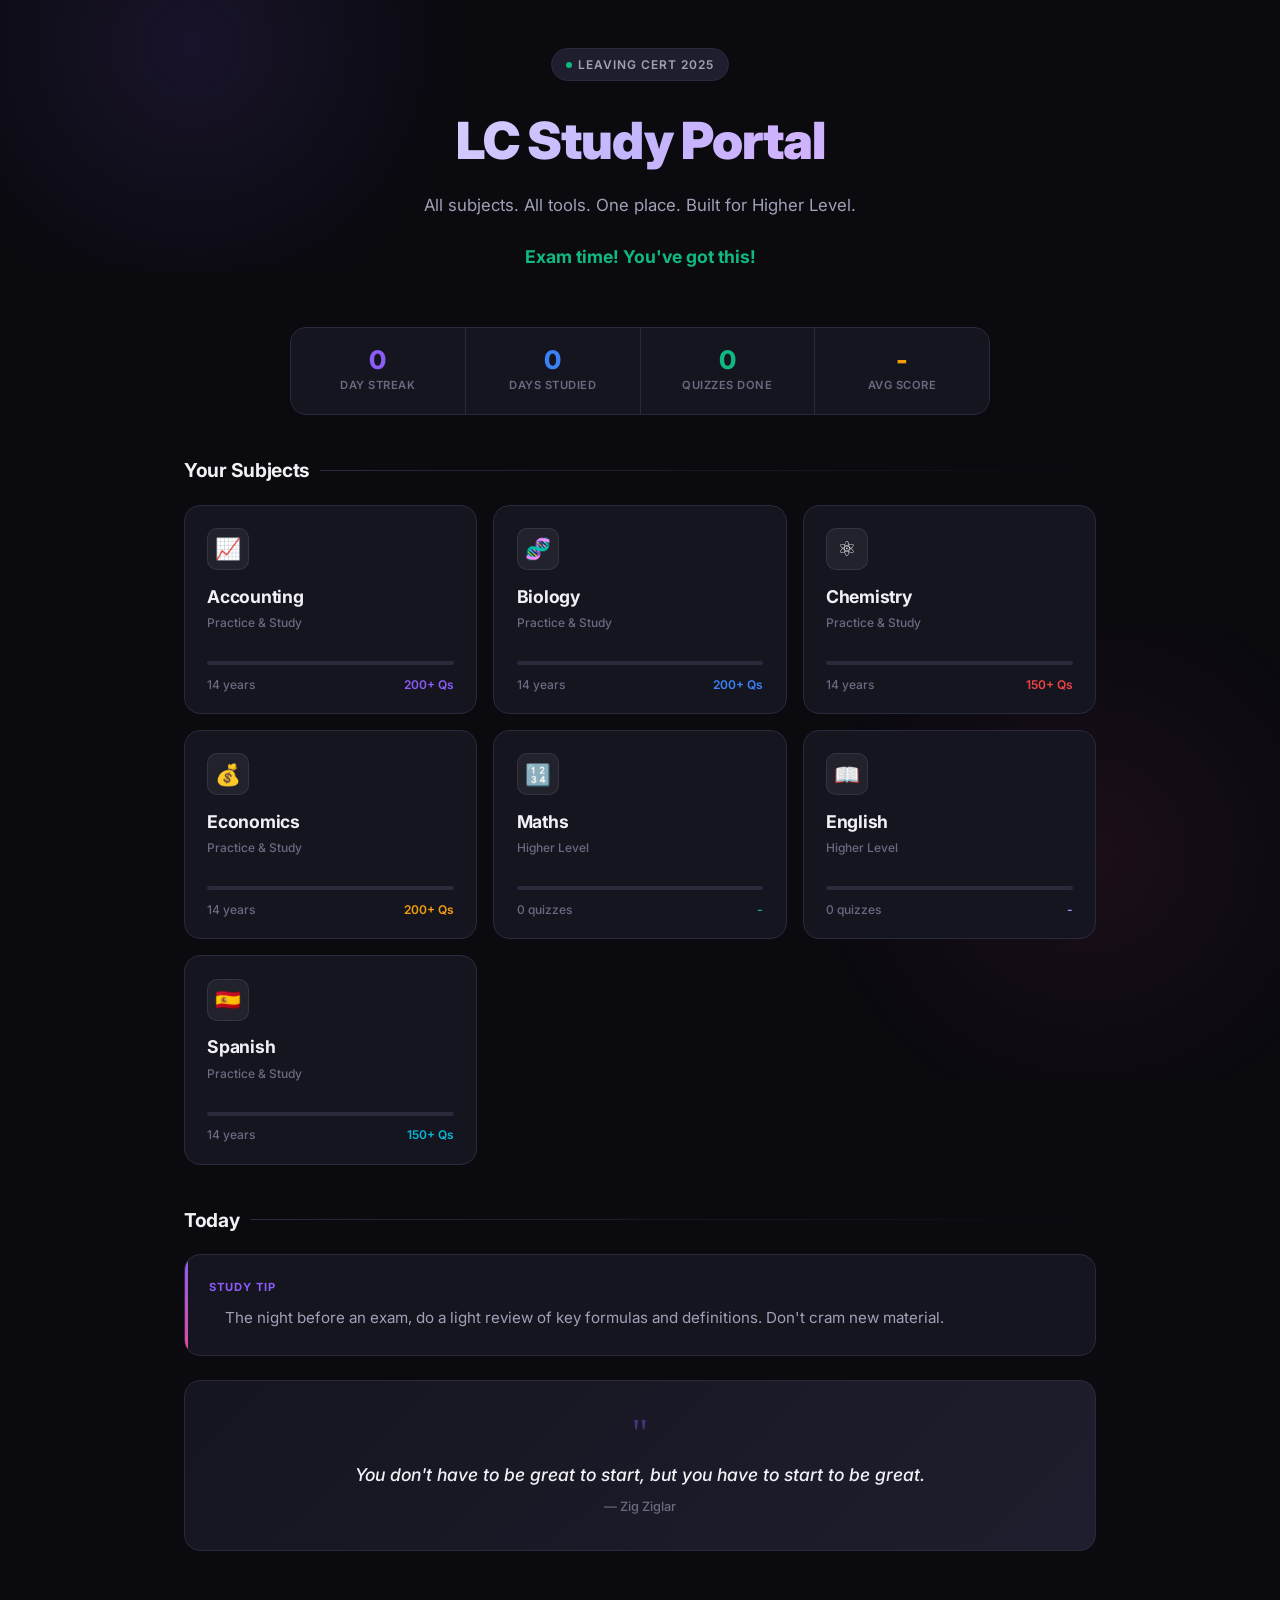
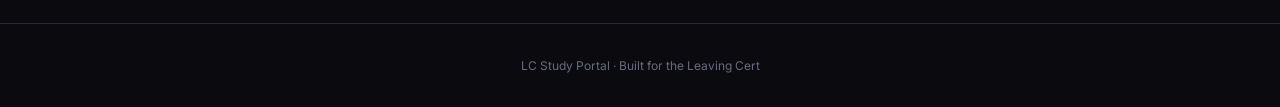
==== commit 64061640: "Add Spanish Practice & Mark tool with 14 years of data Full rebuild of Spanish walkthroughs 2012-202" ====
--- a/index.html
+++ b/index.html
@@ -233,15 +233,15 @@
 </div>
 </a>
 
-<a href="spanish.html" class="subject-card">
+<a href="spanish-practice.html" class="subject-card">
 <div class="sc-top">
 <div class="sc-icon">&#127466;&#127480;</div>
 <div class="sc-name">Spanish</div>
-<div class="sc-level">Higher Level</div>
+<div class="sc-level">Practice &amp; Study</div>
 </div>
 <div class="sc-bottom">
 <div class="sc-progress"><div class="sc-progress-fill" style="width:0%" id="prog-spanish"></div></div>
-<div class="sc-stats"><span id="stat-spanish-quizzes">0 quizzes</span><span id="stat-spanish-avg">-</span></div>
+<div class="sc-stats"><span>14 years</span><span style="color:var(--card-color);font-weight:600">150+ Qs</span></div>
 </div>
 </a>
 
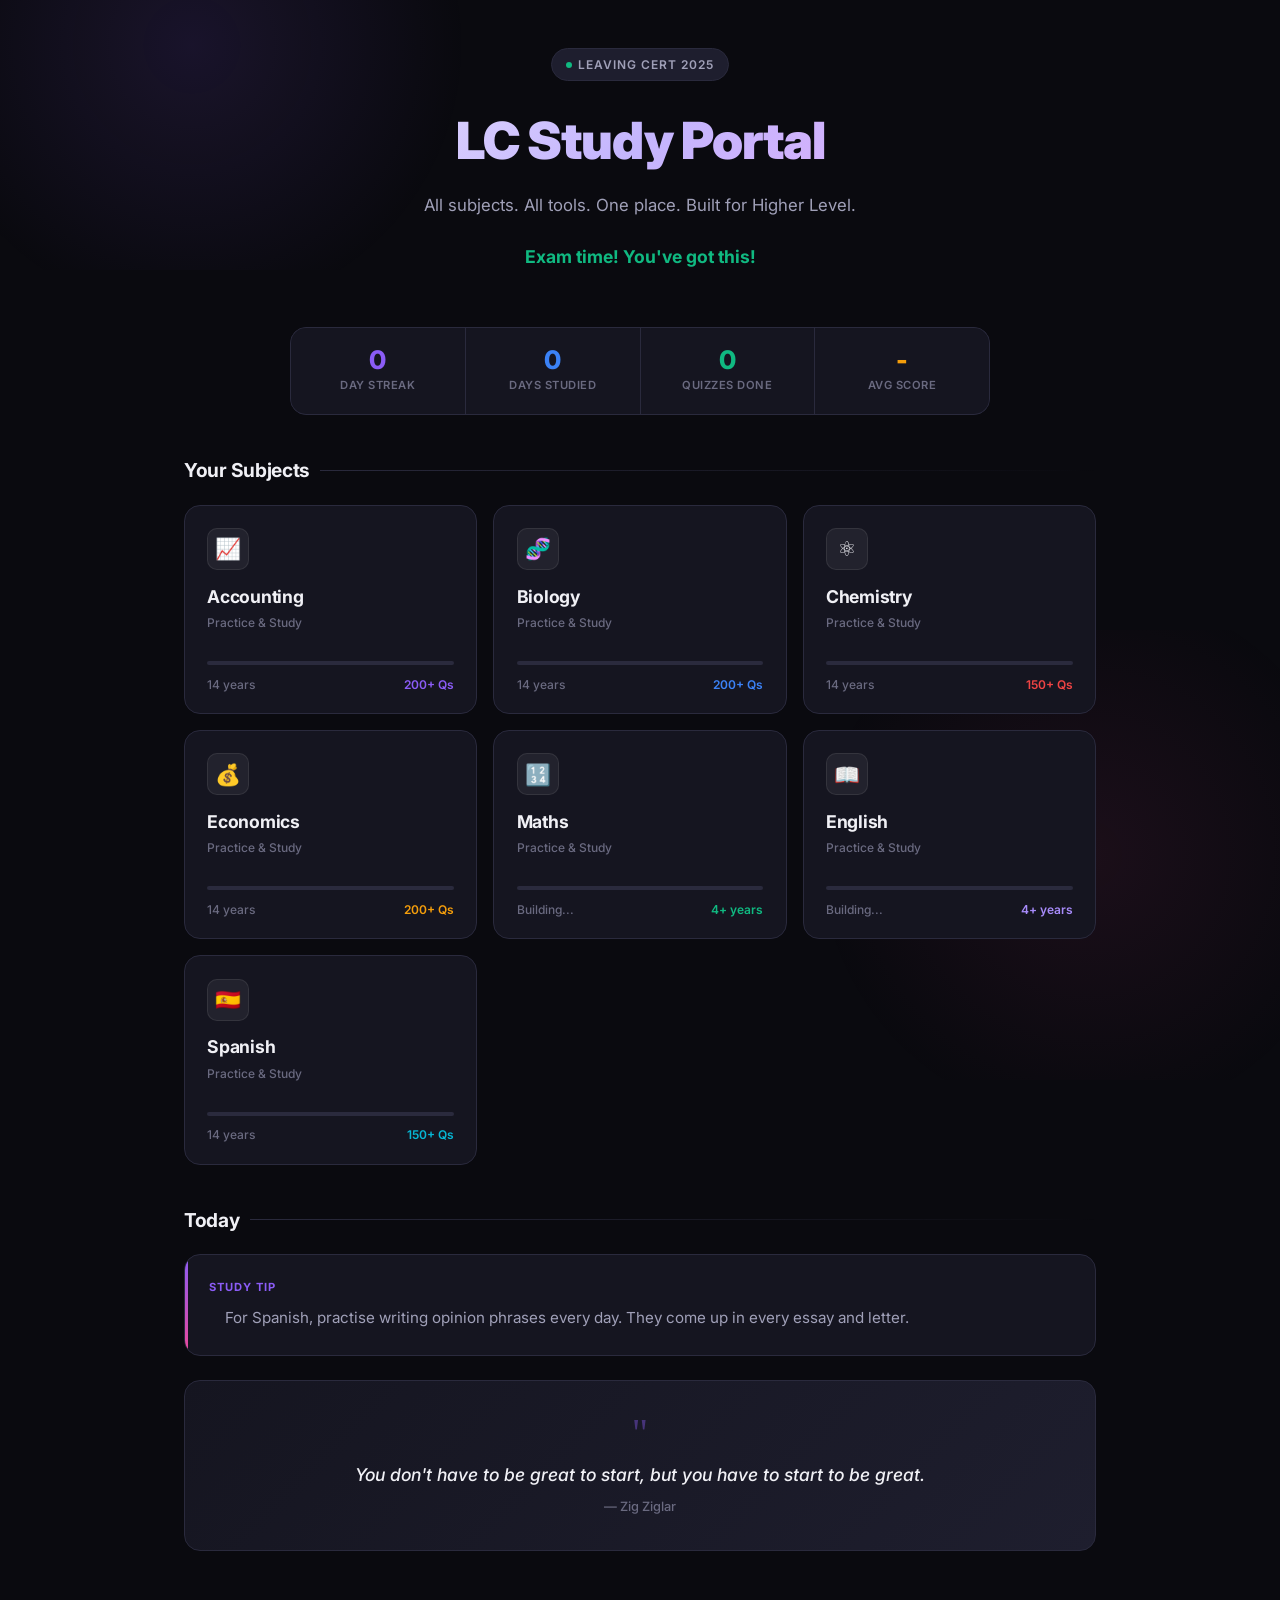
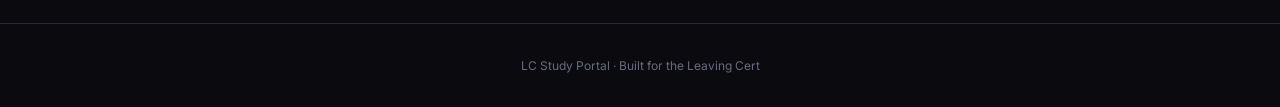
==== commit 7ae32cf7: "Add English, Maths, Spanish practice pages + study guides Spanish: complete (14 years). English: 202" ====
--- a/index.html
+++ b/index.html
@@ -209,27 +209,27 @@
 </div>
 </a>
 
-<a href="maths.html" class="subject-card">
+<a href="maths-practice.html" class="subject-card">
 <div class="sc-top">
 <div class="sc-icon">&#128290;</div>
 <div class="sc-name">Maths</div>
-<div class="sc-level">Higher Level</div>
+<div class="sc-level">Practice &amp; Study</div>
 </div>
 <div class="sc-bottom">
 <div class="sc-progress"><div class="sc-progress-fill" style="width:0%" id="prog-maths"></div></div>
-<div class="sc-stats"><span id="stat-maths-quizzes">0 quizzes</span><span id="stat-maths-avg">-</span></div>
-</div>
-</a>
-
-<a href="english.html" class="subject-card">
+<div class="sc-stats"><span>Building...</span><span style="color:var(--card-color);font-weight:600">4+ years</span></div>
+</div>
+</a>
+
+<a href="english-practice.html" class="subject-card">
 <div class="sc-top">
 <div class="sc-icon">&#128214;</div>
 <div class="sc-name">English</div>
-<div class="sc-level">Higher Level</div>
+<div class="sc-level">Practice &amp; Study</div>
 </div>
 <div class="sc-bottom">
 <div class="sc-progress"><div class="sc-progress-fill" style="width:0%" id="prog-english"></div></div>
-<div class="sc-stats"><span id="stat-english-quizzes">0 quizzes</span><span id="stat-english-avg">-</span></div>
+<div class="sc-stats"><span>Building...</span><span style="color:var(--card-color);font-weight:600">4+ years</span></div>
 </div>
 </a>
 
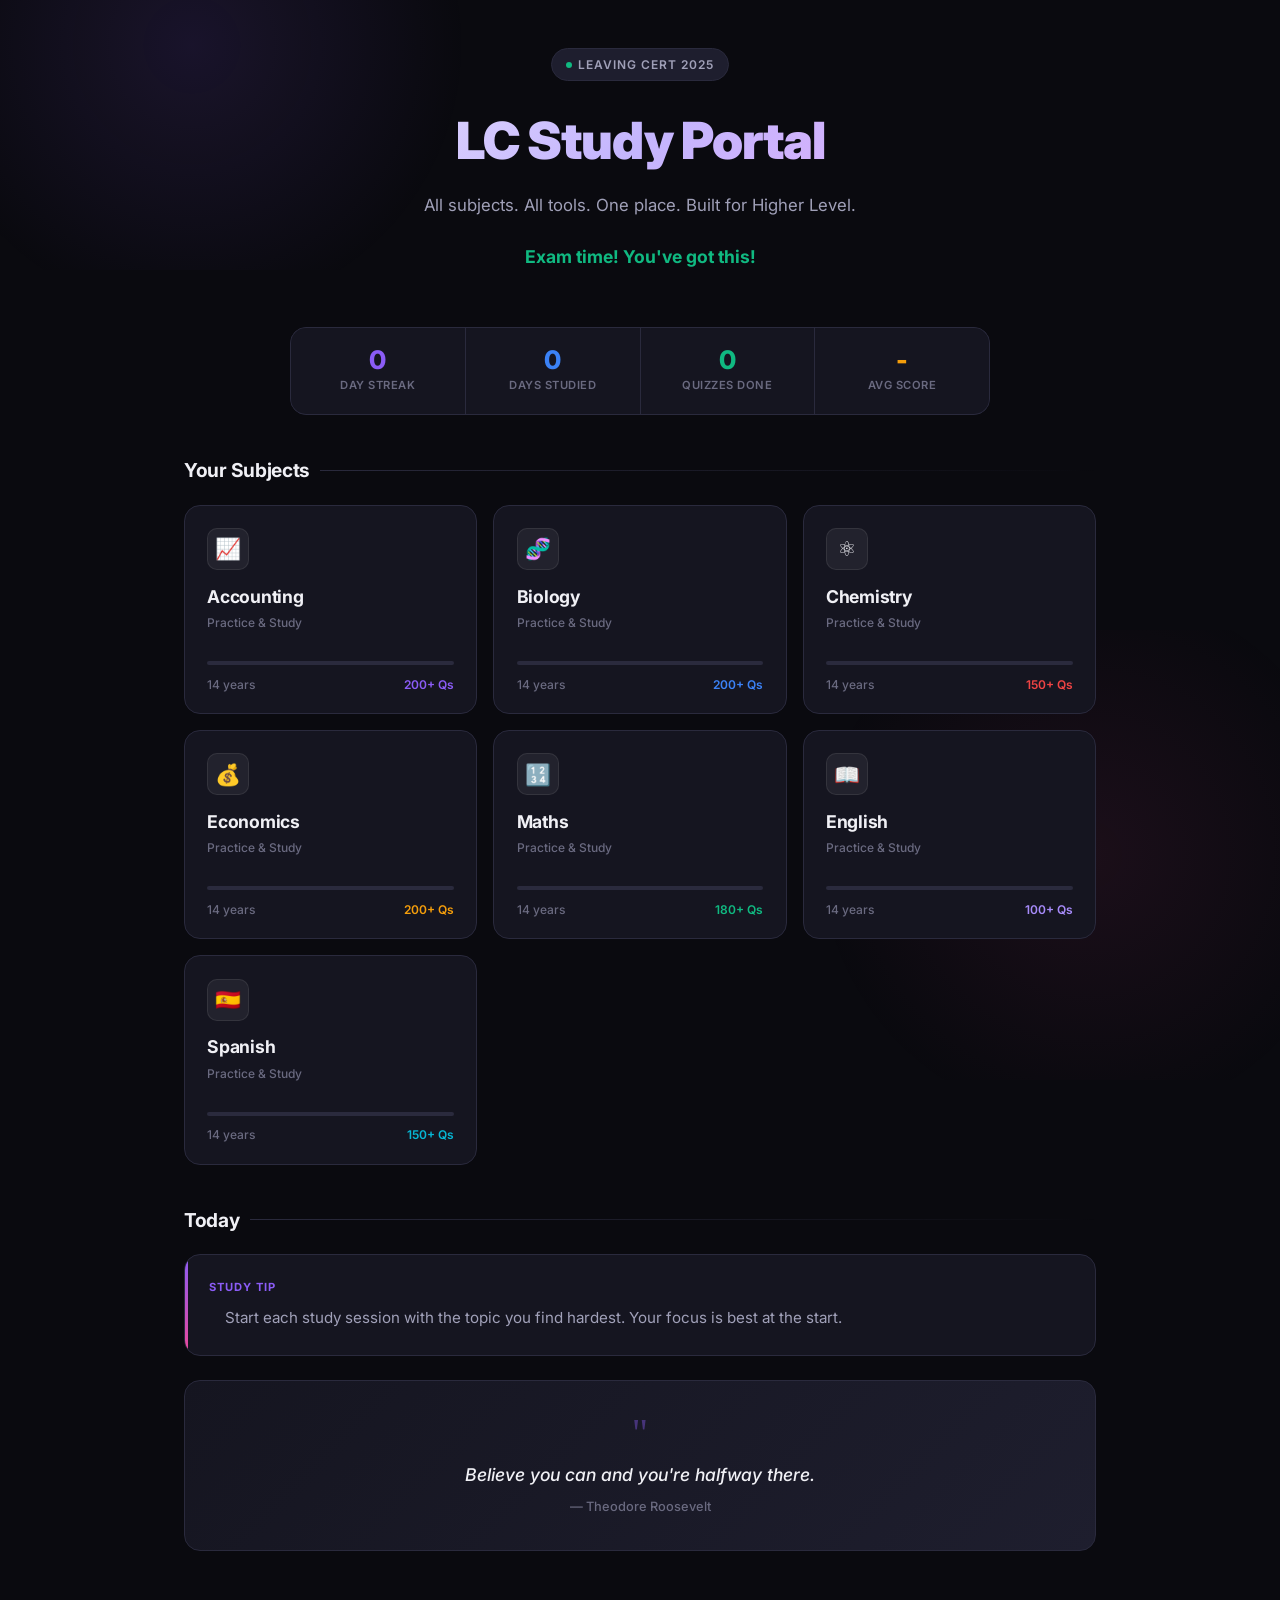
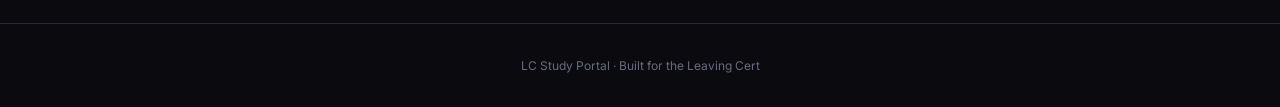
==== commit 90d548d2: "Complete Maths walkthrough data — 14 years (2012-2025) 180+ questions across Paper 1 and Paper 2 wit" ====
--- a/index.html
+++ b/index.html
@@ -217,7 +217,7 @@
 </div>
 <div class="sc-bottom">
 <div class="sc-progress"><div class="sc-progress-fill" style="width:0%" id="prog-maths"></div></div>
-<div class="sc-stats"><span>Building...</span><span style="color:var(--card-color);font-weight:600">4+ years</span></div>
+<div class="sc-stats"><span>14 years</span><span style="color:var(--card-color);font-weight:600">180+ Qs</span></div>
 </div>
 </a>
 
@@ -229,7 +229,7 @@
 </div>
 <div class="sc-bottom">
 <div class="sc-progress"><div class="sc-progress-fill" style="width:0%" id="prog-english"></div></div>
-<div class="sc-stats"><span>Building...</span><span style="color:var(--card-color);font-weight:600">4+ years</span></div>
+<div class="sc-stats"><span>14 years</span><span style="color:var(--card-color);font-weight:600">100+ Qs</span></div>
 </div>
 </a>
 
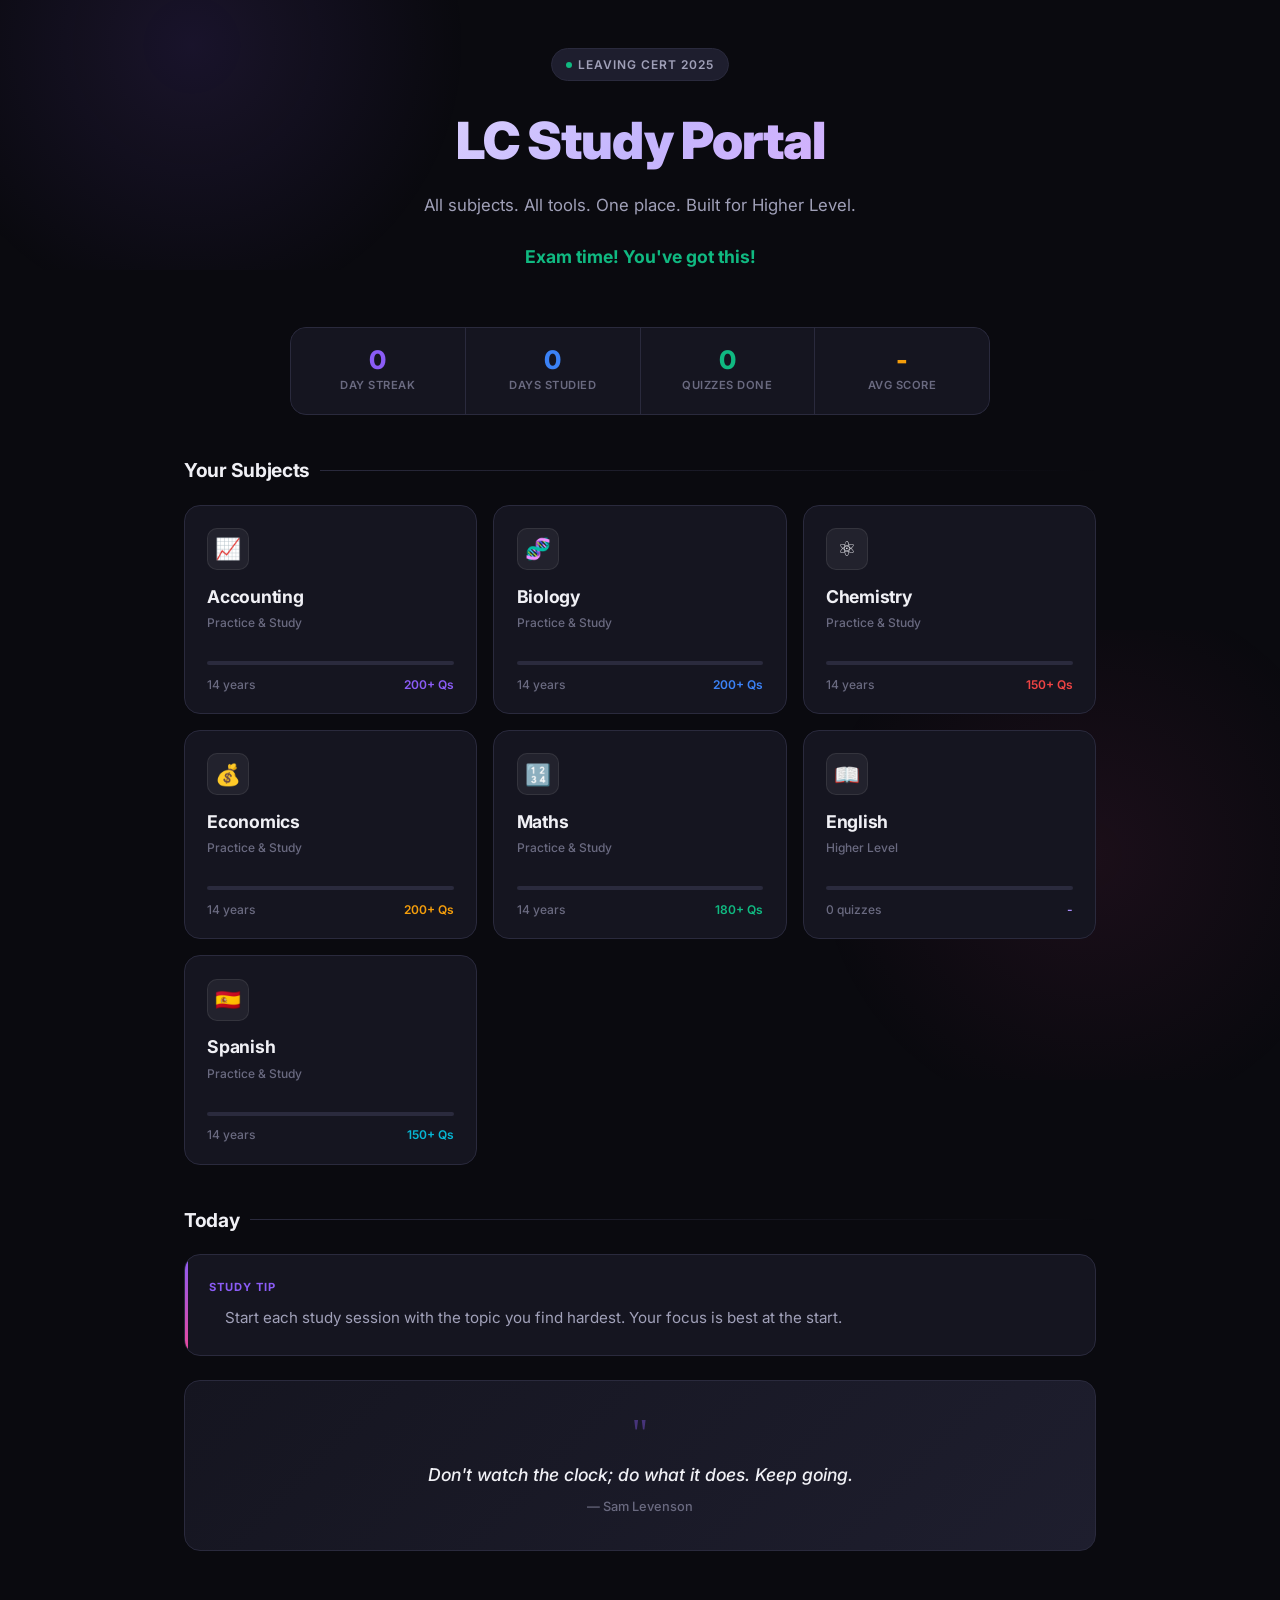
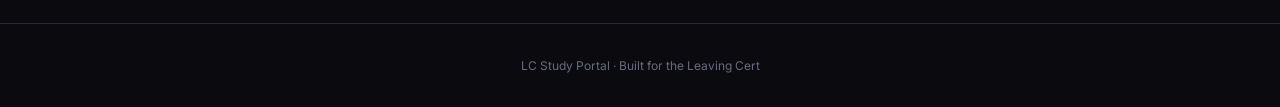
==== commit 3f2d779d: "Remove English practice (needs text passages), fix Maths 2025 English comprehension questions requir" ====
--- a/index.html
+++ b/index.html
@@ -221,15 +221,15 @@
 </div>
 </a>
 
-<a href="english-practice.html" class="subject-card">
+<a href="english.html" class="subject-card">
 <div class="sc-top">
 <div class="sc-icon">&#128214;</div>
 <div class="sc-name">English</div>
-<div class="sc-level">Practice &amp; Study</div>
+<div class="sc-level">Higher Level</div>
 </div>
 <div class="sc-bottom">
 <div class="sc-progress"><div class="sc-progress-fill" style="width:0%" id="prog-english"></div></div>
-<div class="sc-stats"><span>14 years</span><span style="color:var(--card-color);font-weight:600">100+ Qs</span></div>
+<div class="sc-stats"><span id="stat-english-quizzes">0 quizzes</span><span id="stat-english-avg">-</span></div>
 </div>
 </a>
 
